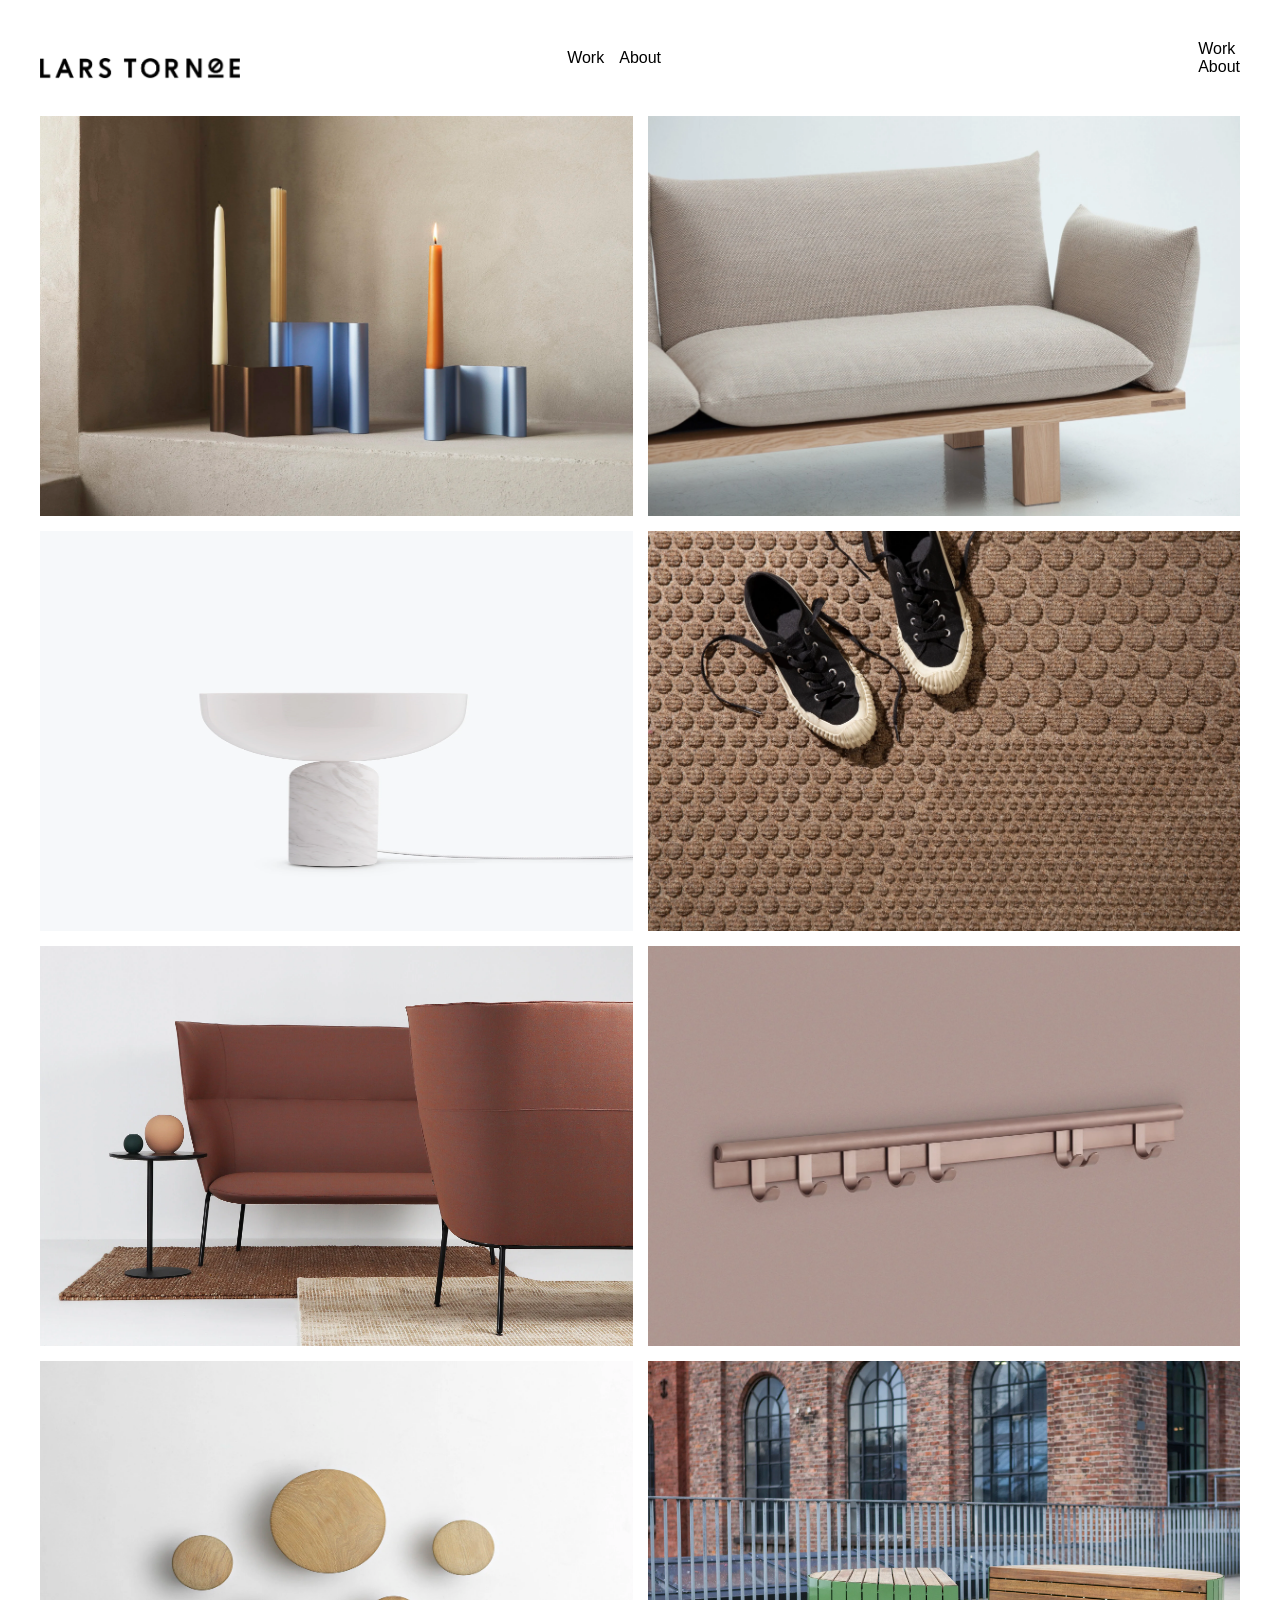
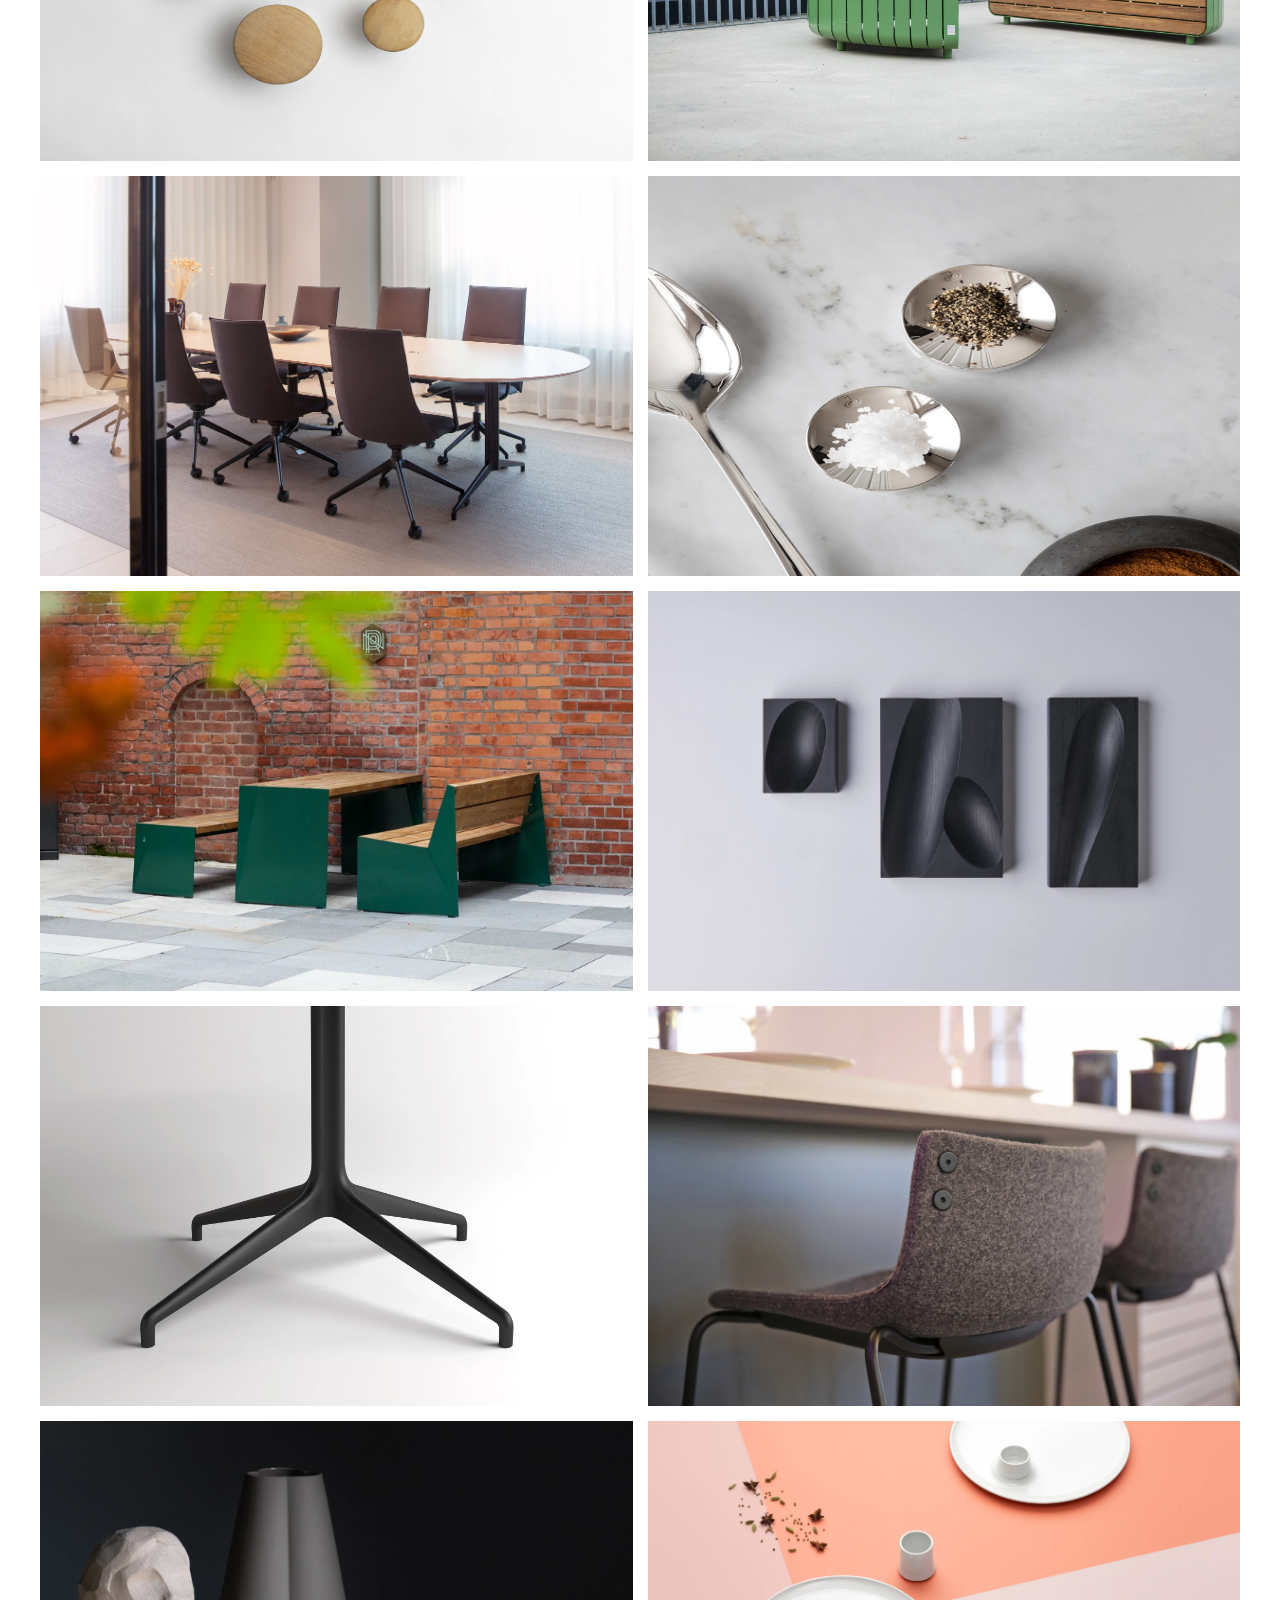
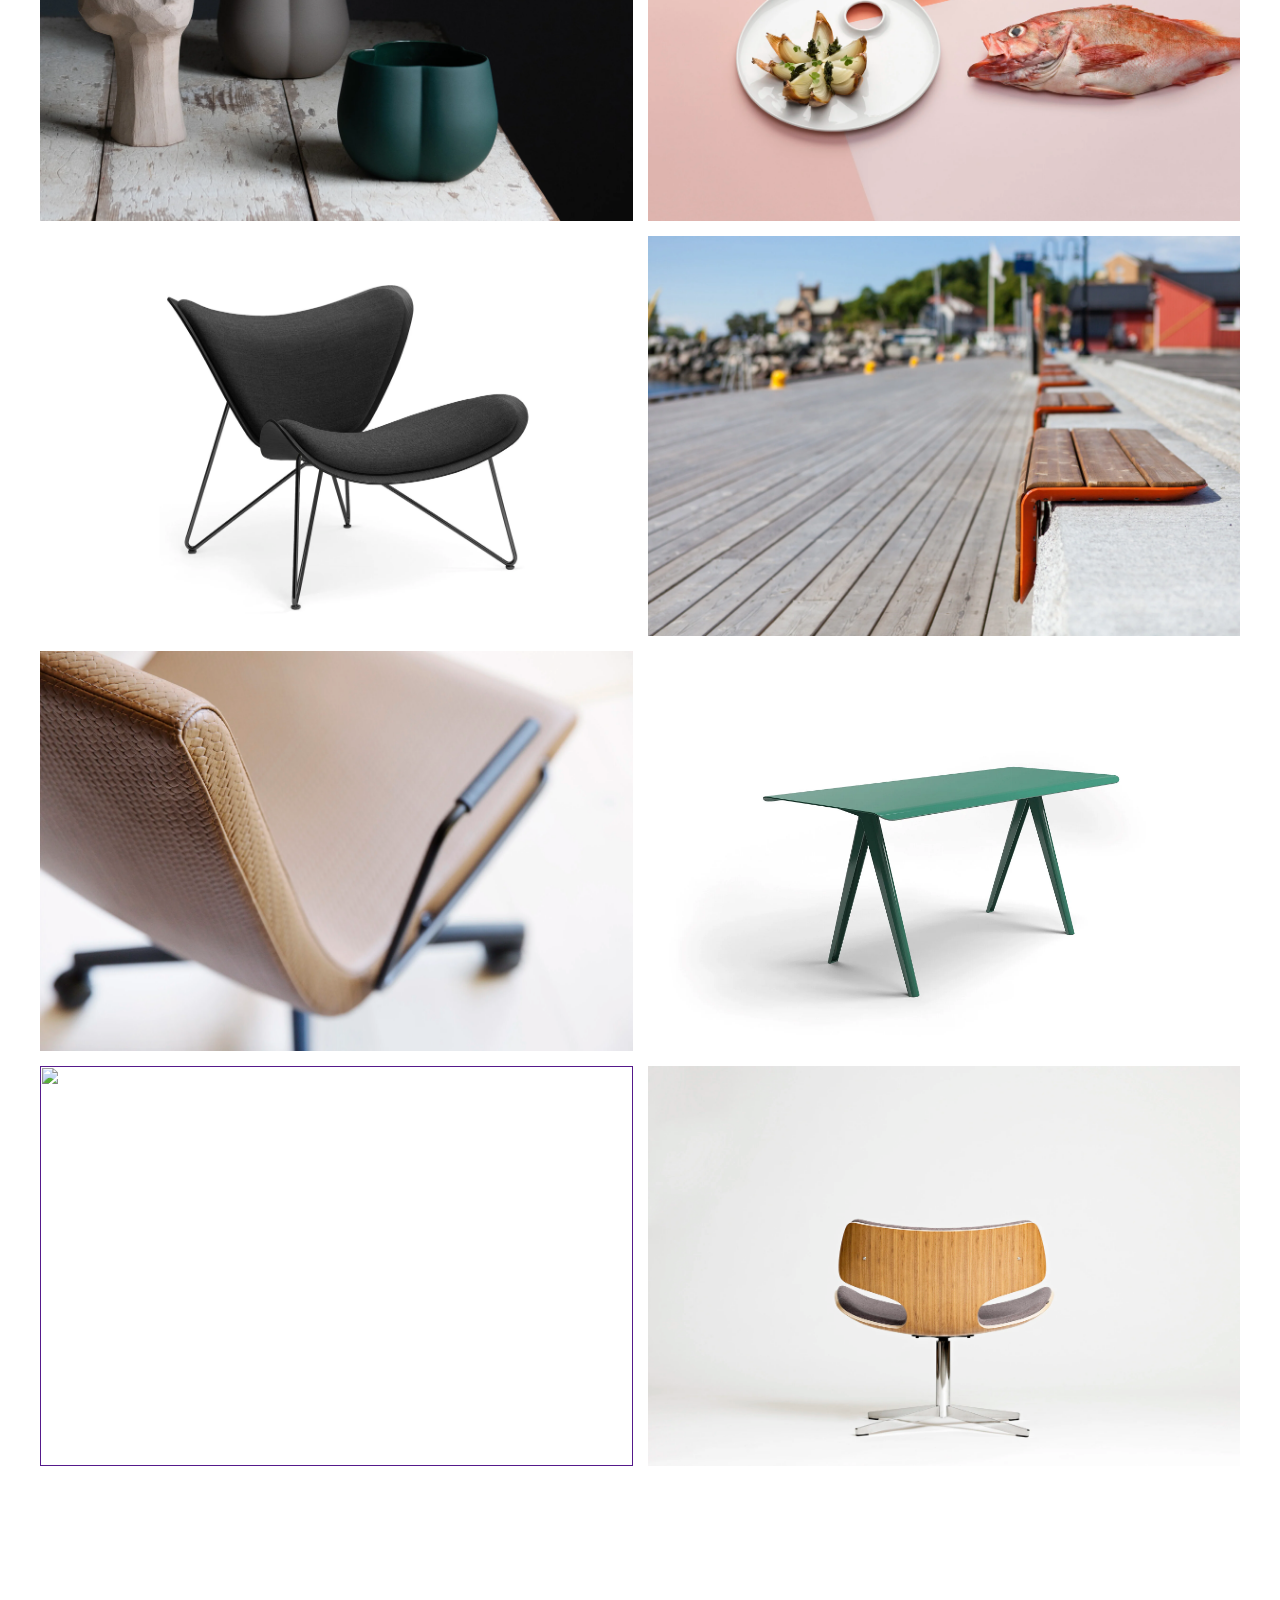
==== index.html @ 6346a82c "k" ====
<!doctype html>
<html lang="en">
  <head>
    <meta charset="UTF-8" />
    <meta name="viewport" content="width=device-width, initial-scale=1.0" />
    <title>larstornoe</title>
    <link rel="stylesheet" href="/larstornoe.css" />
  </head>
  <body>
    <header>
      <div class="icon-hamburger">
        <div>&#9776;</div>
      </div>

      <div class="close-btn">&#x2715;</div>

      <div>
        <a href="/larstornoe.html">
          <h1><img class="atag1" src="/logo/LARS_LOGO.png" alt="" /></h1
        ></a>
      </div>

      <nav class="navdiv">
        <a class="atag" href=""><p>Work</p> </a>
        <a class="atag" href=""><p>About</p></a>
      </nav>
      
      <div class="navdiv2">
        <a class="atag" href="/larstornoe.html"><p>Work</p> </a>
        <a class="atag" href="/about.html"><p>About</p></a>
      </div>
    </header>
    <div class="image-container">
      <a href=""
        ><img class="img" src="/images/image1.jpg" alt="" />
        <div class="overlay-text"><h1>Pair</h1></div>
      </a>
      <a href=""
        ><img class="img" src="/images/image2.jpg" alt="" />
        <div class="overlay-text1"><h1>Less</h1></div>
      </a>
      <a href=""
        ><img class="img" src="/images/image3.jpg" alt="" />
        <div class="overlay-text2"><h1>Kizu</h1></div>
      </a>
      <a href=""
        ><img class="img" src="/images/image4.jpg" alt="" />
        <div class="overlay-text3"><h1>Hex</h1></div></a
      >
      <a href=""
        ><img class="img" src="/images/image5.jpg" alt="" />
        <div class="overlay-text4"><h1>Tind</h1></div>
      </a>
      <a href=""
        ><img class="img" src="/images/image6.jpg" alt="" />
        <div class="overlay-text5"><h1>Coil</h1></div>
      </a>
      <a href=""
        ><img class="img" src="/images/image7.jpg" alt="" />
        <div class="overlay-text6"><h1>The dots</h1></div>
      </a>
      <a href=""
        ><img class="img" src="/images/image8.jpg" alt="" />
        <div class="overlay-text7"><h1>Stripes</h1></div>
      </a>
      <a href=""
        ><img class="img" src="/images/image9.jpg" alt="" />
        <div class="overlay-text8"><h1>Fjell</h1></div>
      </a>
      <a href=""
        ><img class="img" src="/images/image10.jpg" alt="" />
        <div class="overlay-text9"><h1>Bloc</h1></div></a
      >
      <a href=""
        ><img class="img" src="/images/image11.jpg" alt="" />
        <div class="overlay-text10"><h1>Scoop</h1></div></a
      >
      <a href=""
        ><img class="img" src="/images/image12.jpg" alt="" />
        <div class="overlay-text11"><h1>Kvart</h1></div></a
      >
      <a href=""
        ><img class="img" src="/images/image13.jpg" alt="" />
        <div class="overlay-text12"><h1>Con</h1></div></a
      >
      <a href=""
        ><img class="img" src="/images/image14.jpg" alt="" />
        <div class="overlay-text13"><h1>Clover</h1></div></a
      >
      <a href=""
        ><img class="img" src="/images/image15.jpg" alt="" />
        <div class="overlay-text14"><h1>Undring</h1></div></a
      >
      <a href=""
        ><img class="img" src="/images/image16.jpg" alt="" />
        <div class="overlay-text15"><h1>Copenhagen Chair</h1></div></a
      >
      <a href=""
        ><img class="img" src="/images/image17.jpg" alt="" />
        <div class="overlay-text16"><h1>Corner</h1></div></a
      >
      <a href=""
        ><img class="img" src="/images/image18.jpg" alt="" />
        <div class="overlay-text17"><h1>Clint</h1></div></a
      >
      <a href=""
        ><img class="img" src="/images/image19.jpg" alt="" />
        <div class="overlay-text101"><h1>Nunu</h1></div></a
      >
      <a href=""
        ><img class="img" src="/images/image20.jpg" alt="" />
        <div class="overlay-text19"><h1>Myk</h1></div></a
      >
      <a href=""
        ><img class="img" src="/images/image21.jpg" alt="" />
        <div class="overlay-text20"><h1>Pair</h1></div></a
      >
      <a href=""
        ><img class="img" src="/images/image22.jpg" alt="" />
        <div class="overlay-text21"><h1>Bone</h1></div></a
      >
    </div>
  </body>

  <script src="script.js"></script>
</html>
---- larstornoe.css ----
* {
  margin: 0;
  padding: 0;
  box-sizing: border-box;
  /* font-family: "Segoe UI", Arial, sans-serif; */
}
@font-face {
  font-family: "SpaceSquareUI";
  src:
    url("/assets/fonts/squarespace-ui-font.woff2") format("woff2"),
    url("/assets/fonts/squarespace-ui-font.woff") format("woff");
  font-weight: normal;
  font-style: normal;
}

body {
  font-family: "SpaceSquareUI", sans-serif;
  margin: 0;
  padding: 0;
  background-color: #fff;
}

header {
  display: flex;
  justify-content: space-between;
  align-items: center;
  margin: 40px;
  text-decoration: none;
}

.atag {
  text-decoration: none;
  color: black;
}

.atag1 {
  text-decoration: none;
  color: black;
  width: 200px;
  position: fixed;
  z-index: 1;
}

.atag1:hover {
  color: #555;
  background-color: rgb(165, 52, 52);
  border: 0px solid black;
  padding: 10px;
}

header h1 {
  font-size: 1.8rem;
  margin-right: 30px;
}

.navdiv {
  display: flex;
  gap: 15px;
  margin-right: 40px;
}
.image-container {
  display: grid;
  grid-template-columns: repeat(2, 1fr);
  /* padding: 10px; */
  /* justify-self: center; */
  gap: 15px;
  margin: 40px;
  /* position: relative; */
}

.img {
  height: 400px;
  width: 100%;
  position: relative;
  /* overflow: hidden; */
  display: block;
}

.overlay-text {
  position: absolute;
  top: 60%;
  color: black;
  left: 10%;
  visibility: hidden;
  opacity: 0;
}

.image-container a:hover .overlay-text {
  visibility: visible;
  opacity: 1;
  background-color: white;
}

.overlay-text1 {
  position: absolute;
  top: 60%;
  color: black;
  left: 53%;
  visibility: hidden;
  opacity: 0;
}

.image-container a:hover .overlay-text1 {
  visibility: visible;
  opacity: 1;
  background-color: white;
}

.overlay-text2 {
  position: absolute;
  top: 115%;
  color: black;
  left: 10%;
  visibility: hidden;
  opacity: 0;
}

.image-container a:hover .overlay-text2 {
  visibility: visible;
  opacity: 1;
  background-color: white;
}

.overlay-text3 {
  position: absolute;
  top: 115%;
  color: black;
  left: 53%;
  visibility: hidden;
  opacity: 0;
}

.image-container a:hover .overlay-text3 {
  visibility: visible;
  opacity: 1;
  background-color: white;
}

.overlay-text4 {
  position: absolute;
  top: 175%;
  color: black;
  left: 10%;
  visibility: hidden;
  opacity: 0;
}

.image-container a:hover .overlay-text4 {
  visibility: visible;
  opacity: 1;
  background-color: white;
}

.overlay-text5 {
  position: absolute;
  top: 175%;
  color: black;
  left: 53%;
  visibility: hidden;
  opacity: 0;
}

.image-container a:hover .overlay-text5 {
  visibility: visible;
  opacity: 1;
  background-color: white;
}

.overlay-text6 {
  position: absolute;
  top: 230%;
  color: black;
  left: 10%;
  visibility: hidden;
  opacity: 0;
}

.image-container a:hover .overlay-text6 {
  visibility: visible;
  opacity: 1;
  background-color: white;
}

.overlay-text7 {
  position: absolute;
  top: 230%;
  color: black;
  left: 53%;
  visibility: hidden;
  opacity: 0;
}

.image-container a:hover .overlay-text7 {
  visibility: visible;
  opacity: 1;
  background-color: white;
}

.overlay-text8 {
  position: absolute;
  top: 290%;
  color: black;
  left: 10%;
  visibility: hidden;
  opacity: 0;
}

.image-container a:hover .overlay-text8 {
  visibility: visible;
  opacity: 1;
  background-color: white;
}

.overlay-text9 {
  position: absolute;
  top: 290%;
  color: black;
  left: 53%;
  visibility: hidden;
  opacity: 0;
}

.image-container a:hover .overlay-text9 {
  visibility: visible;
  opacity: 1;
  background-color: white;
}

.overlay-text10 {
  position: absolute;
  top: 345%;
  color: black;
  left: 10%;
  visibility: hidden;
  opacity: 0;
}

.image-container a:hover .overlay-text10 {
  visibility: visible;
  opacity: 1;
  background-color: white;
}
.overlay-text11 {
  position: absolute;
  top: 345%;
  color: black;
  left: 53%;
  visibility: hidden;
  opacity: 0;
}

.image-container a:hover .overlay-text11 {
  visibility: visible;
  opacity: 1;
  background-color: white;
}

.overlay-text12 {
  position: absolute;
  top: 400%;
  color: black;
  left: 10%;
  visibility: hidden;
  opacity: 0;
}

.image-container a:hover .overlay-text12 {
  visibility: visible;
  opacity: 1;
  background-color: white;
}

.overlay-text13 {
  position: absolute;
  top: 400%;
  color: black;
  left: 53%;
  visibility: hidden;
  opacity: 0;
}

.image-container a:hover .overlay-text13 {
  visibility: visible;
  opacity: 1;
  background-color: white;
}

.overlay-text14 {
  position: absolute;
  top: 460%;
  color: black;
  left: 10%;
  visibility: hidden;
  opacity: 0;
}

.image-container a:hover .overlay-text14 {
  visibility: visible;
  opacity: 1;
  background-color: white;
}

.overlay-text15 {
  position: absolute;
  top: 460%;
  color: black;
  left: 53%;
  visibility: hidden;
  opacity: 0;
}

.image-container a:hover .overlay-text15 {
  visibility: visible;
  opacity: 1;
  background-color: white;
}

.overlay-text16 {
  position: absolute;
  top: 520%;
  color: black;
  left: 10%;
  visibility: hidden;
  opacity: 0;
}

.image-container a:hover .overlay-text16 {
  visibility: visible;
  opacity: 1;
  background-color: white;
}

.overlay-text17 {
  position: absolute;
  top: 520%;
  color: black;
  left: 53%;
  visibility: hidden;
  opacity: 0;
}

.image-container a:hover .overlay-text17 {
  visibility: visible;
  opacity: 1;
  background-color: white;
}

.overlay-text101 {
  position: absolute;
  top: 575%;
  color: black;
  left: 10%;
  visibility: hidden;
  opacity: 0;
}

.image-container a:hover .overlay-text101 {
  visibility: visible;
  opacity: 1;
  background-color: white;
}

.overlay-text19 {
  position: absolute;
  top: 575%;
  color: black;
  left: 53%;
  visibility: hidden;
  opacity: 0;
}

.image-container a:hover .overlay-text19 {
  visibility: visible;
  opacity: 1;
  background-color: white;
}

.overlay-text20 {
  position: absolute;
  top: 635%;
  color: black;
  left: 10%;
  visibility: hidden;
  opacity: 0;
}

.image-container a:hover .overlay-text20 {
  visibility: visible;
  opacity: 1;
  background-color: white;
}

.overlay-text21 {
  position: absolute;
  top: 635%;
  color: black;
  left: 53%;
  visibility: hidden;
  opacity: 0;
}

.image-container a:hover .overlay-text21 {
  visibility: visible;
  opacity: 1;
  background-color: white;
}

@media screen and (max-width: 1740px) {
  .icon-hamburger {
    display: none;
  }
}

@media screen and (max-width: 884px) {
  .image-container {
    grid-template-columns: repeat(1, 1fr);
  }

  .navdiv2 {
    position: fixed;
    top: 10%;
    right: 5%;
    width: 50%;
    height: 50%;
    display: flex;
    flex-direction: column;
    justify-content: center;
    align-items: center;
    /* gap: 70px; */
    font-size: 20px;
    font-weight: bold;
    text-align: center;
    text-decoration: none;
    transition: all 1s ease;
    cursor: pointer;
    border: 0px solid black;
    z-index: 3;
    /* padding-top: 160px; */
    color: rgb(22, 21, 21);
      background-color: burlywood;
      border-radius: 5px;
      display: none;
    }

  .navdiv {
    display: none;
  }

  .icon-hamburger {
    display: block;
  }

  .overlay-text {
    position: absolute;
    top: 60%;
    left: 90px;
    transform: translate(-50%, -50%);
    color: black;
    /* font-size: 24px; */
    visibility: hidden;
    opacity: 0;
  }

  .image-container a:hover .overlay-text {
    visibility: visible;
    opacity: 1;
    background-color: white;
  }

  .overlay-text1 {
    position: absolute;
    top: 50rem;
    left: 5rem;
    transform: translate(-50%, -50%);
    color: black;
    /* font-size: 24px; */
    visibility: hidden;
    opacity: 0;
  }

  .image-container a:hover .overlay-text1 {
    visibility: visible;
    opacity: 1;
    background-color: white;
  }

  .overlay-text2 {
    position: absolute;
    top: 170%;
    left: 60px;
    /* transform: translate(-50%, -50%); */
    color: black;
    /* font-size: 24px; */
    visibility: hidden;
    opacity: 0;
  }

  .image-container a:hover .overlay-text2 {
    visibility: visible;
    opacity: 1;
    background-color: white;
  }

  .overlay-text3 {
    position: absolute;
    top: 230%;
    left: 60px;
    color: black;
    visibility: hidden;
    opacity: 0;
  }

  .image-container a:hover .overlay-text3 {
    visibility: visible;
    opacity: 1;
    background-color: white;
  }

  .overlay-text4 {
    position: absolute;
    top: 283%;
    left: 60px;
    color: black;
    visibility: hidden;
    opacity: 0;
  }

  .image-container a:hover .overlay-text4 {
    visibility: visible;
    opacity: 1;
    background-color: white;
  }

  .overlay-text5 {
    position: absolute;
    top: 345%;
    left: 60px;
    color: black;
    visibility: hidden;
    opacity: 0;
  }

  .image-container a:hover .overlay-text5 {
    visibility: visible;
    opacity: 1;
    background-color: white;
  }

  .overlay-text6 {
    position: absolute;
    top: 400%;
    left: 60px;
    color: black;
    visibility: hidden;
    opacity: 0;
  }

  .image-container a:hover .overlay-text6 {
    visibility: visible;
    opacity: 1;
    background-color: white;
  }

  .overlay-text7 {
    position: absolute;
    top: 460%;
    left: 60px;
    color: black;
    visibility: hidden;
    opacity: 0;
  }

  .image-container a:hover .overlay-text7 {
    visibility: visible;
    background-color: white;
    opacity: 1;
  }

  .overlay-text8 {
    position: absolute;
    top: 515%;
    left: 60px;
    color: black;
    visibility: hidden;
    opacity: 0;
  }

  .image-container a:hover .overlay-text8 {
    visibility: visible;
    opacity: 1;
  }

  .overlay-text9 {
    position: absolute;
    top: 575%;
    left: 60px;
    color: black;
    visibility: hidden;
    opacity: 0;
  }

  .image-container a:hover .overlay-text9 {
    visibility: visible;
    background-color: white;
    opacity: 1;
  }

  .overlay-text10 {
    position: absolute;
    top: 630%;
    left: 60px;
    color: black;
    visibility: hidden;
    opacity: 0;
  }

  .image-container a:hover .overlay-text10 {
    visibility: visible;
    background-color: white;
    opacity: 1;
  }

  .overlay-text11 {
    position: absolute;
    top: 690%;
    left: 60px;
    color: black;
    visibility: hidden;
    opacity: 0;
  }

  .image-container a:hover .overlay-text11 {
    visibility: visible;
    background-color: white;
    opacity: 1;
  }

  .overlay-text12 {
    position: absolute;
    top: 750%;
    left: 60px;
    color: black;
    visibility: hidden;
    opacity: 0;
  }

  .image-container a:hover .overlay-text12 {
    visibility: visible;
    background-color: white;
    opacity: 1;
  }

  .overlay-text13 {
    position: absolute;
    top: 800%;
    left: 60px;
    color: black;
    visibility: hidden;
    opacity: 0;
  }

  .image-container a:hover .overlay-text13 {
    visibility: visible;
    background-color: white;
    opacity: 1;
  }

  .overlay-text14 {
    position: absolute;
    top: 860%;
    left: 60px;
    color: black;
    visibility: hidden;
    opacity: 0;
  }

  .image-container a:hover .overlay-text14 {
    visibility: visible;
    background-color: white;
    opacity: 1;
  }

  .overlay-text15 {
    position: absolute;
    top: 915%;
    left: 60px;
    color: black;
    visibility: hidden;
    opacity: 0;
  }

  .image-container a:hover .overlay-text15 {
    visibility: visible;
    opacity: 1;
    background-color: white;
    background-color: white;
  }

  .overlay-text16 {
    position: absolute;
    top: 975%;
    left: 60px;
    color: black;
    visibility: hidden;
    opacity: 0;
  }

  .image-container a:hover .overlay-text16 {
    visibility: visible;
    opacity: 1;
    background-color: white;
  }

  .overlay-text17 {
    position: absolute;
    top: 1035%;
    left: 60px;
    color: black;
    visibility: hidden;
    opacity: 0;
    background-color: white;
  }

  .image-container a:hover .overlay-text17 {
    visibility: visible;
    opacity: 1;
    background-color: white;
  }

  .overlay-tex18 {
    position: absolute;
    top: 1080%;
    left: 60px;
    color: black;
    visibility: hidden;
    opacity: 0;
  }

  .image-container a:hover .overlay-text18 {
    visibility: visible;
    opacity: 1;
    background-color: white;
  }
  .overlay-text19 {
    position: absolute;
    top: 1150%;
    left: 60px;
    color: black;
    visibility: hidden;
    opacity: 0;
  }

  .image-container a:hover .overlay-text19 {
    visibility: visible;
    opacity: 1;
    background-color: white;
  }

  .overlay-text101 {
    position: absolute;
    top: 1090%;
    left: 60px;
    color: black;
    visibility: hidden;
    opacity: 0;
  }

  .image-container a:hover .overlay-text101 {
    visibility: visible;
    opacity: 1;
    background-color: white;
  }
  .overlay-text20 {
    position: absolute;
    top: 1205%;
    left: 60px;
    color: black;
    visibility: hidden;
    opacity: 0;
  }

  .image-container a:hover .overlay-text20 {
    visibility: visible;
    opacity: 1;
    background-color: white;
  }

  .overlay-text21 {
    position: absolute;
    top: 1265%;
    left: 60px;
    color: black;
    visibility: hidden;
    opacity: 0;
  }

  .image-container a:hover .overlay-text21 {
    visibility: visible;
    opacity: 1;
    background-color: white;
  }
}

.icon-hamburger {
  position: fixed;
  font-size: 30px;

  top: 4.5%;
  right: 8%;
  z-index: 2;
  /* position: fixed; */
  transition: all 1s ease;
}
.icon-hamburger:hover {
  cursor: pointer;
}

.close-btn {
  font-size: 30px;
  display: none;
  position: fixed;
  top: 4.5%;
  right: 8%;
  z-index: 1000;
  transition: all 1s ease;
}

.close-btn:hover {
  cursor: pointer;
}
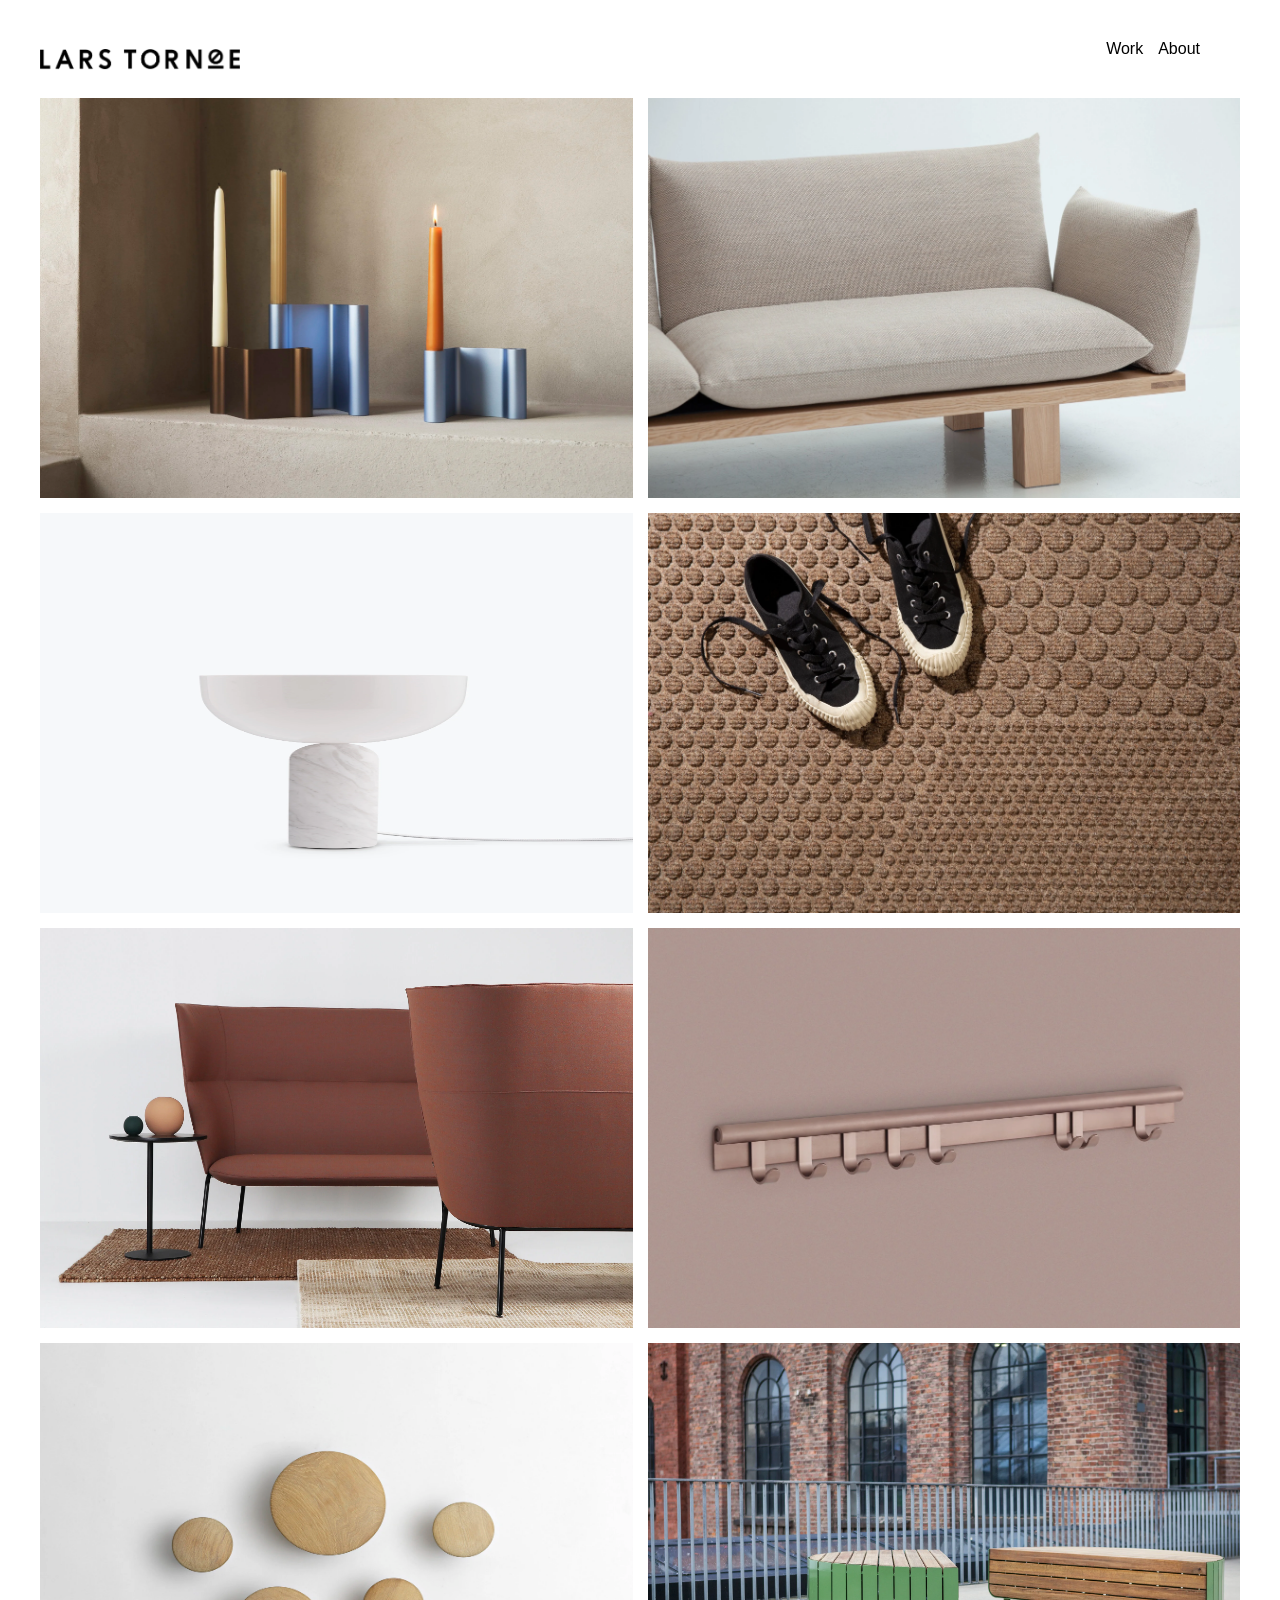
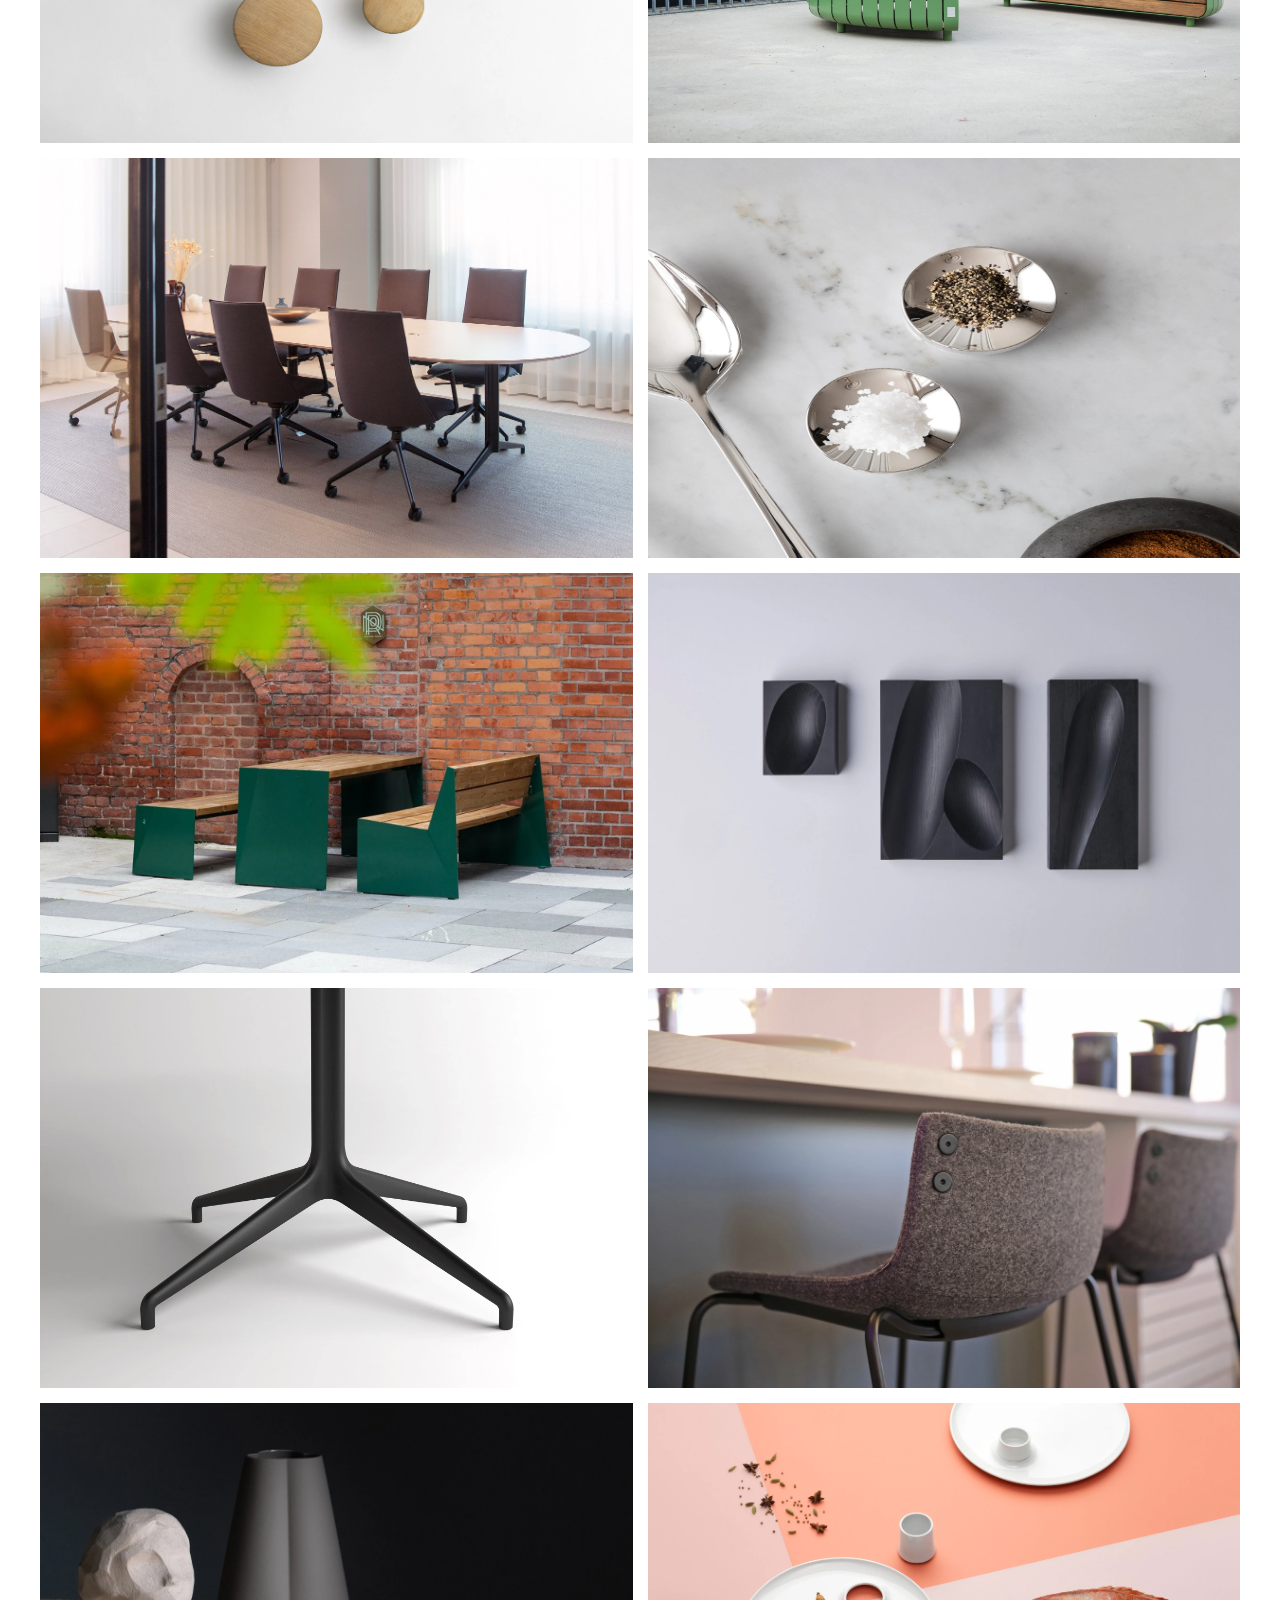
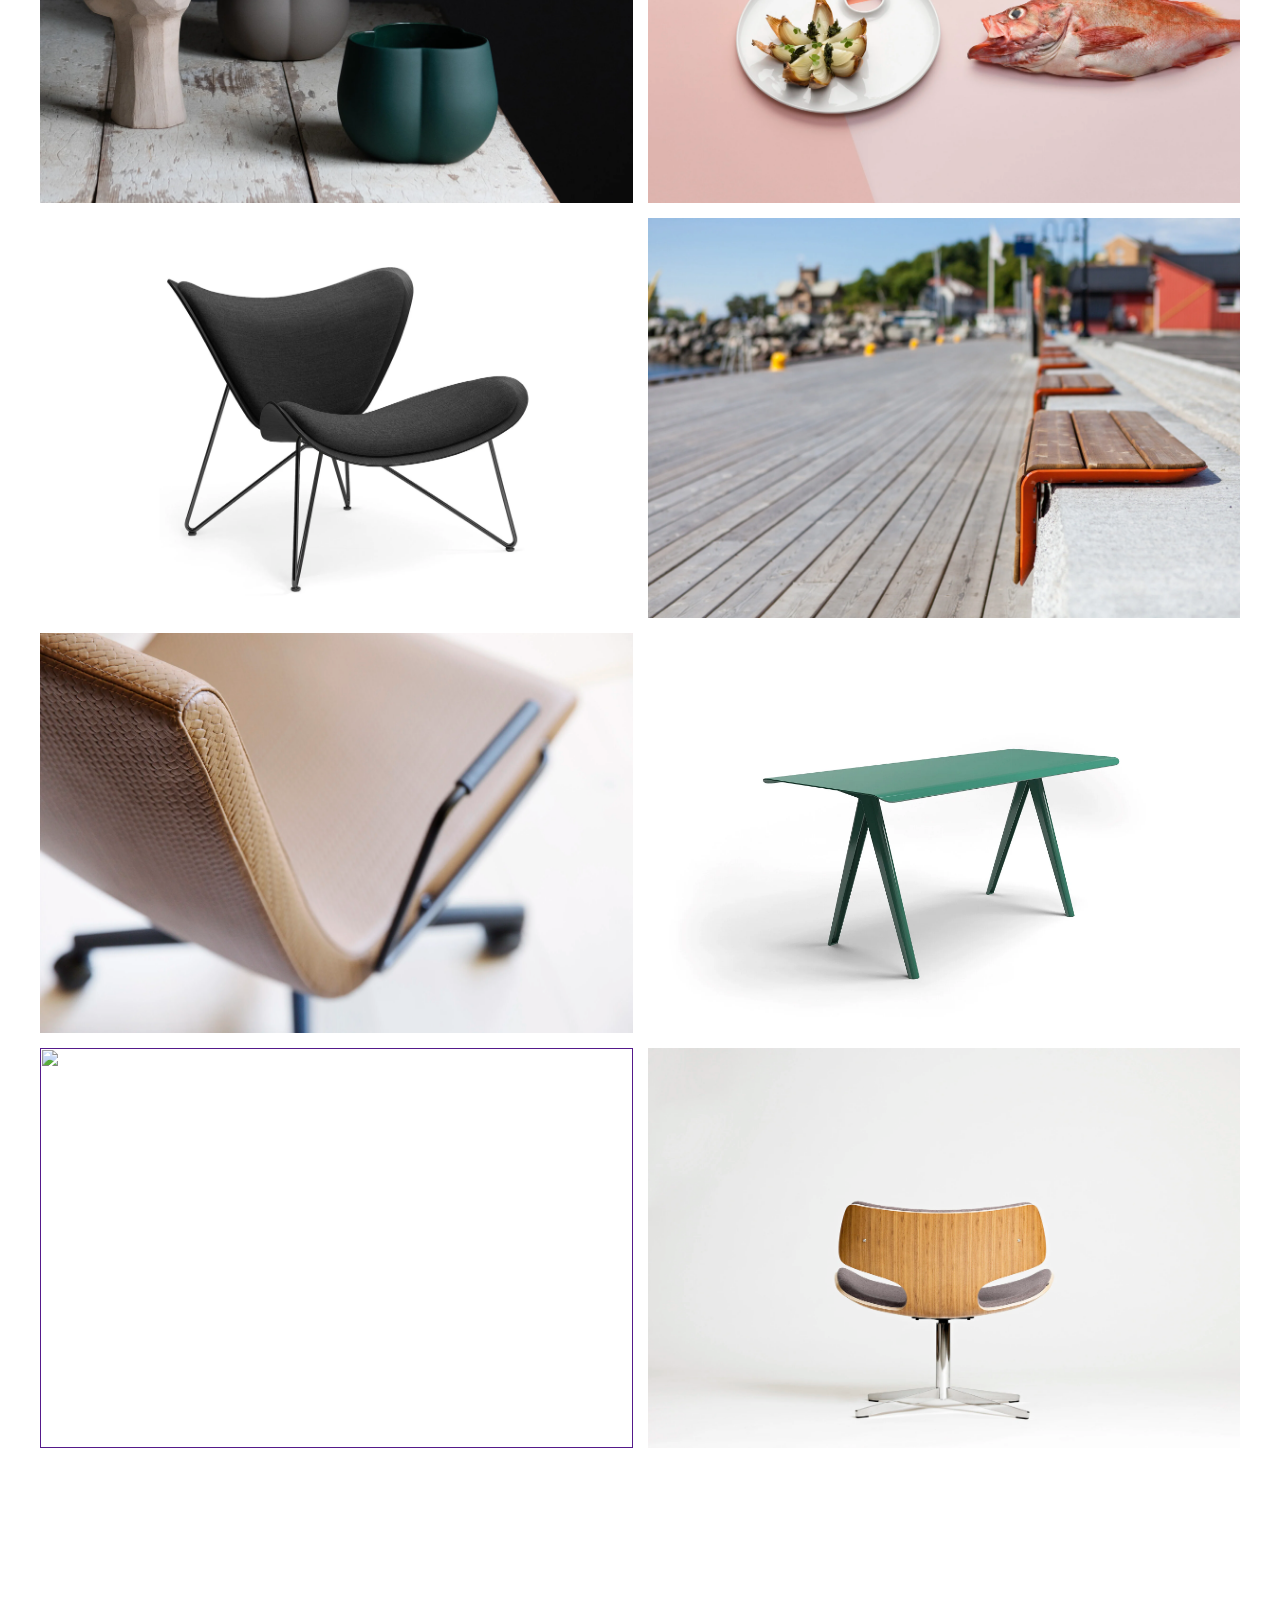
==== commit dc61fb98: "oi" ====
--- a/index.html
+++ b/index.html
@@ -26,7 +26,7 @@
       </nav>
       
       <div class="navdiv2">
-        <a class="atag" href="/larstornoe.html"><p>Work</p> </a>
+        <a class="atag" href="/index.html"><p>Work</p> </a>
         <a class="atag" href="/about.html"><p>About</p></a>
       </div>
     </header>
--- a/larstornoe.css
+++ b/larstornoe.css
@@ -390,6 +390,10 @@
   background-color: white;
 }
 
+.navdiv2{
+  overflow: hidden;
+}
+
 .overlay-text21 {
   position: absolute;
   top: 635%;
@@ -404,11 +408,24 @@
   opacity: 1;
   background-color: white;
 }
+
 
 @media screen and (max-width: 1740px) {
   .icon-hamburger {
     display: none;
   }
+
+  .navdiv2 {
+    display: none;
+  }
+
+  .icon-hamburger{
+    display: none;
+  }
+
+  .close-btn{
+    display: none;
+  }
 }
 
 @media screen and (max-width: 884px) {
@@ -419,7 +436,7 @@
   .navdiv2 {
     position: fixed;
     top: 10%;
-    right: 5%;
+    right: 0%;
     width: 50%;
     height: 50%;
     display: flex;
@@ -437,7 +454,7 @@
     z-index: 3;
     /* padding-top: 160px; */
     color: rgb(22, 21, 21);
-      background-color: burlywood;
+      background-color:white;
       border-radius: 5px;
       display: none;
     }
